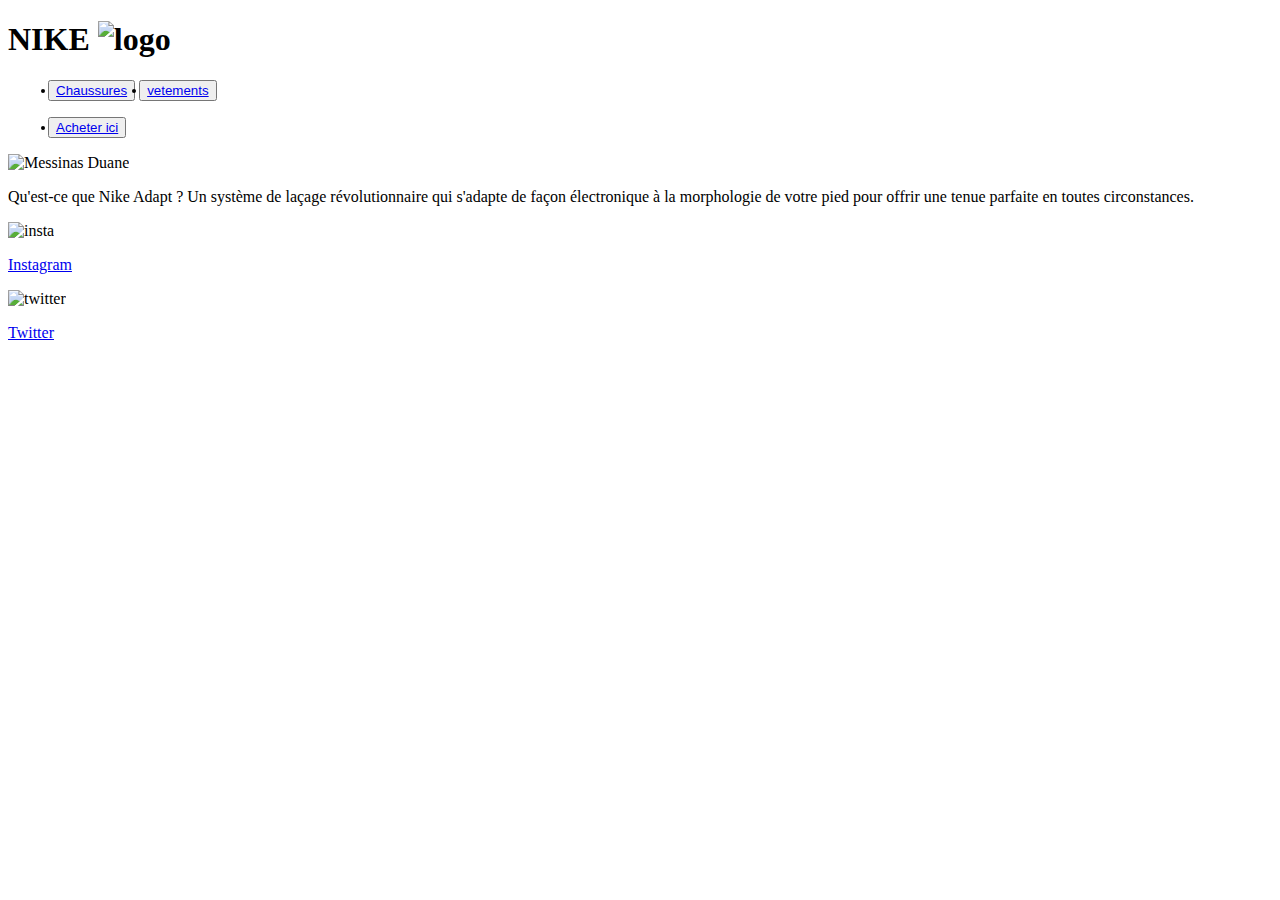
==== index.html @ 50a34653 "Add files via upload" ====
<!DOCTYPE html>
<html lang="en">
<head>
    <meta charset="UTF-8">
    <meta http-equiv="X-UA-Compatible" content="IE=edge">
    <meta name="viewport" content="width=device-width, initial-scale=1.0">
    <title>Site officiel NIKE</title>
    <link rel="stylesheet" href="style.css">
</head>
<body class="body">
    
        <header class="header">
            <h1 hr class="name">NIKE <img src="img/LOGO NIKE.png" alt="logo"></h1>
            <ul>
                <div class="text-box">
                <button><li class="un"><a href="index.html" class="btn btn-white btn-animated">Chaussures</a></li></button>
                <button><li class="un"><a href="vetements.html"class="btn btn-white btn-animated">vetements</a></li></button>
            </div>
            </ul>
                
            </header>
    

<nav class="navbar">
    <ul>
    <button><li class="une"><a href="nouveauté.html"class="btn btn-white btn-animated">Acheter ici</a></li></button>
    </ul>

</nav>
<div class="middle">
    
    <p class="imgchau"><img src="img/chaussuresco.png" alt="Messinas Duane"></p>
    <p class="text"> Qu'est-ce que Nike Adapt ?
        Un système de laçage révolutionnaire qui s'adapte de façon électronique à la morphologie de votre pied pour offrir une tenue parfaite en toutes circonstances.</p>
</div>

<footer class="footer">

    <img  src="img/logoinsta.png" alt="insta">
    <p class="insta"><a href="https://www.instagram.com/challenge/?next=/privacy/checks/%253Fnext%253Dhttps%25253A%25252F%25252Fwww.instagram.com%25252F%25253Fhl%25253Dfr%252526__coig_restricted%25253D1">Instagram</a></p>
    <img src="img/logotwitter.png" alt="twitter">
    <p class="tweet"><a href="https://twitter.com/?lang=fr">Twitter</a></p>
</footer>


</body>
</html>
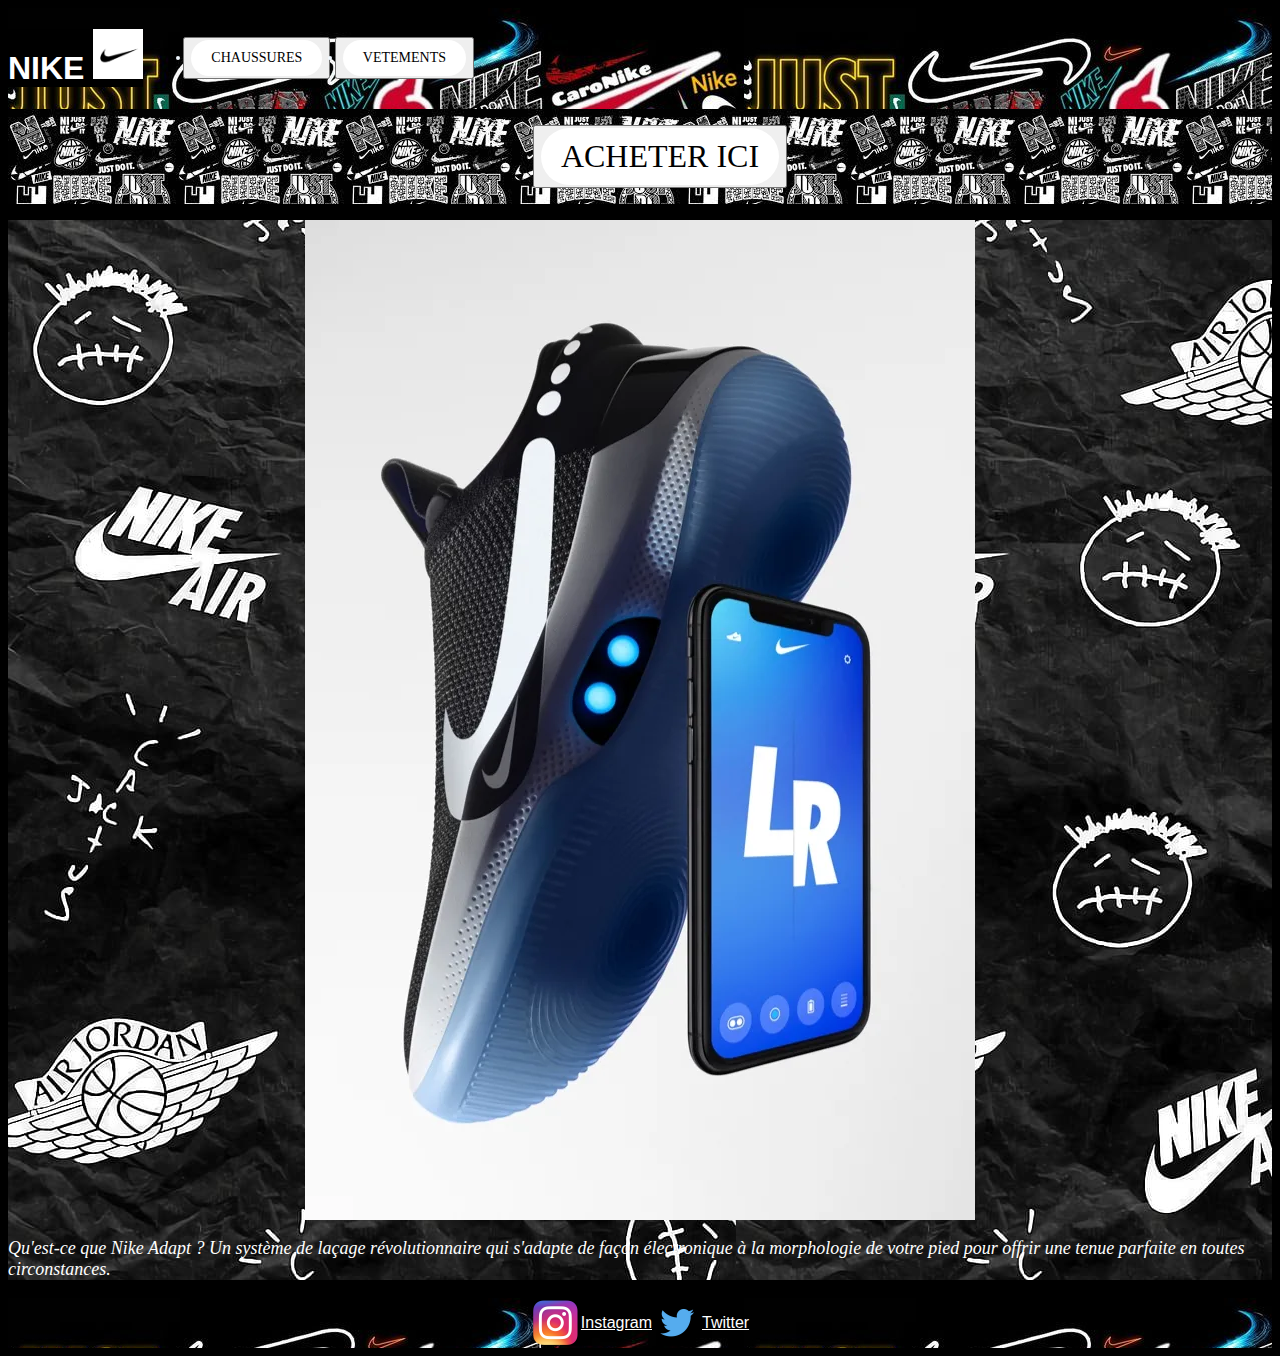
==== commit 8be647e6: "Add files via upload" ====
--- a/index.html
+++ b/index.html
@@ -13,7 +13,7 @@
             <h1 hr class="name">NIKE <img src="img/LOGO NIKE.png" alt="logo"></h1>
             <ul>
                 <div class="text-box">
-                <button><li class="un"><a href="index.html" class="btn btn-white btn-animated">Chaussures</a></li></button>
+                <button><li class="un"><a href="chaussure.html" class="btn btn-white btn-animated">Chaussures</a></li></button>
                 <button><li class="un"><a href="vetements.html"class="btn btn-white btn-animated">vetements</a></li></button>
             </div>
             </ul>
--- a/style.css
+++ b/style.css
@@ -0,0 +1,211 @@
+.body{
+    background-color: black;
+    box-sizing: border-box;
+    font-family: Arial, Helvetica, sans-serif;
+}
+.header{
+    display: flex;
+background-image: url(img/hd-nike-wallpaper-whatspaper-6.jpg);
+    align-items:center;
+}
+
+.header img{
+width: 50px;
+height: 50px;
+}
+.btn:link,
+.btn:visited {
+    text-transform: uppercase;
+    text-decoration: none;
+    padding: 10px 20px;
+    display: inline-block;
+    border-radius: 100px;
+    transition: all .2s;
+    position: relative;
+}
+
+.btn:hover {
+    transform: translateY(-3px);
+    box-shadow: 0 10px 20px rgba(0, 0, 0, 0.2);
+}
+
+.btn:active {
+    transform: translateY(-1px);
+    box-shadow: 0 5px 10px rgba(0, 0, 0, 0.2);
+}
+
+.btn-white {
+    background-color: #fff;
+    color: rgb(0, 0, 0);
+  font-size: 14px;
+  font-family: fantasy;
+}
+
+
+
+
+
+
+.name{
+    color: rgb(255, 255, 255);
+    background-color: rgb(0, 0, 0);
+}
+
+
+.un{
+    color: aliceblue;
+    font-family: fantasy;
+    
+}
+.un  a{
+    background-color: rgb(255, 255, 255);
+    color: rgb(0, 0, 0);
+    display: block;
+}
+.une{
+    display: flex;
+    justify-content: center;
+    color: aliceblue;
+    font-family: fantasy;
+}
+.une  a{
+    background-color: rgb(255, 255, 255);
+    color: rgb(0, 0, 0);
+    display: block;
+    font-size: xx-large;
+    
+    
+}
+
+
+.navbar{
+    background-image: url("img/fondnike.png");
+    height: 100%;
+    width: 100%;
+    display: flex;
+    justify-content: center;
+}
+
+.navbar3{
+    background-image: url("img/fond.jpg");
+    height: 100%;
+    width: 100%;
+    display: flex;
+    justify-content: center;
+}
+
+.navbare{
+    background-image: url("img/space.jpg");
+    height: 100%;
+    width: 100%;
+    display: flex;
+    justify-content: center;
+}
+
+.imgchau{
+    width: 100%;
+    display: flex;
+    justify-content: center;
+    
+}
+
+.imgchauss{
+    
+    display: flex;
+    justify-content: center;
+    
+    
+}
+.middle{
+background-image: url("img/nike-cactus-jack-dark-vertical-hd-wallpaper-preview.jpg");
+
+}
+.middles{
+    background-image: url("img/space2.jpg")
+    }
+.text{
+color: rgb(255, 255, 255);
+display: flex;
+justify-content: center;
+font-family: 'Times New Roman', Times, serif;
+font-style:oblique;
+font-size: large;
+}
+.texte{
+    color: rgb(255, 255, 255);
+    background-color: black;
+    display: flex;
+    justify-content: center;
+    font-family: Impact, Haettenschweiler, 'Arial Narrow Bold', sans-serif;
+    font-size: xx-large;
+    }
+
+.footer img{
+    width: 50px; ;
+    height: 50px;
+
+}
+footer{
+    display: flex;
+    justify-content: center;
+    color: rgb(255, 255, 255);
+    background-image: url(img/hd-nike-wallpaper-whatspaper-6.jpg);
+}
+.insta a{
+    color: white;
+}
+.tweet a{
+color: white;
+}
+.new{
+    color: white;
+    display:flex;
+    justify-content: center;
+    font-family: 'Trebuchet MS', 'Lucida Sans Unicode', 'Lucida Grande', 'Lucida Sans', Arial, sans-serif;
+}
+.first{
+    font-family: fantasy;
+    font-weight: 400;
+    
+}
+.chaussures{
+    
+    display: flex;
+    align-items:center;
+    background-color: rgb(255, 255, 255);
+    
+
+}
+
+
+.prix{
+    font-family: 'Times New Roman', Times, serif;
+}
+
+.chaussure{
+    
+    display: flex;
+    align-items:center;
+    background-color: rgb(255, 255, 255);
+    
+
+}
+.firste{
+    font-family: fantasy;
+    font-weight: 400;
+    
+}
+
+.prixe{
+    font-family: 'Times New Roman', Times, serif;
+}
+
+
+@media screen and (max-width:800px){
+        
+    .header{
+        width: 100%;
+        
+    }
+}
+
